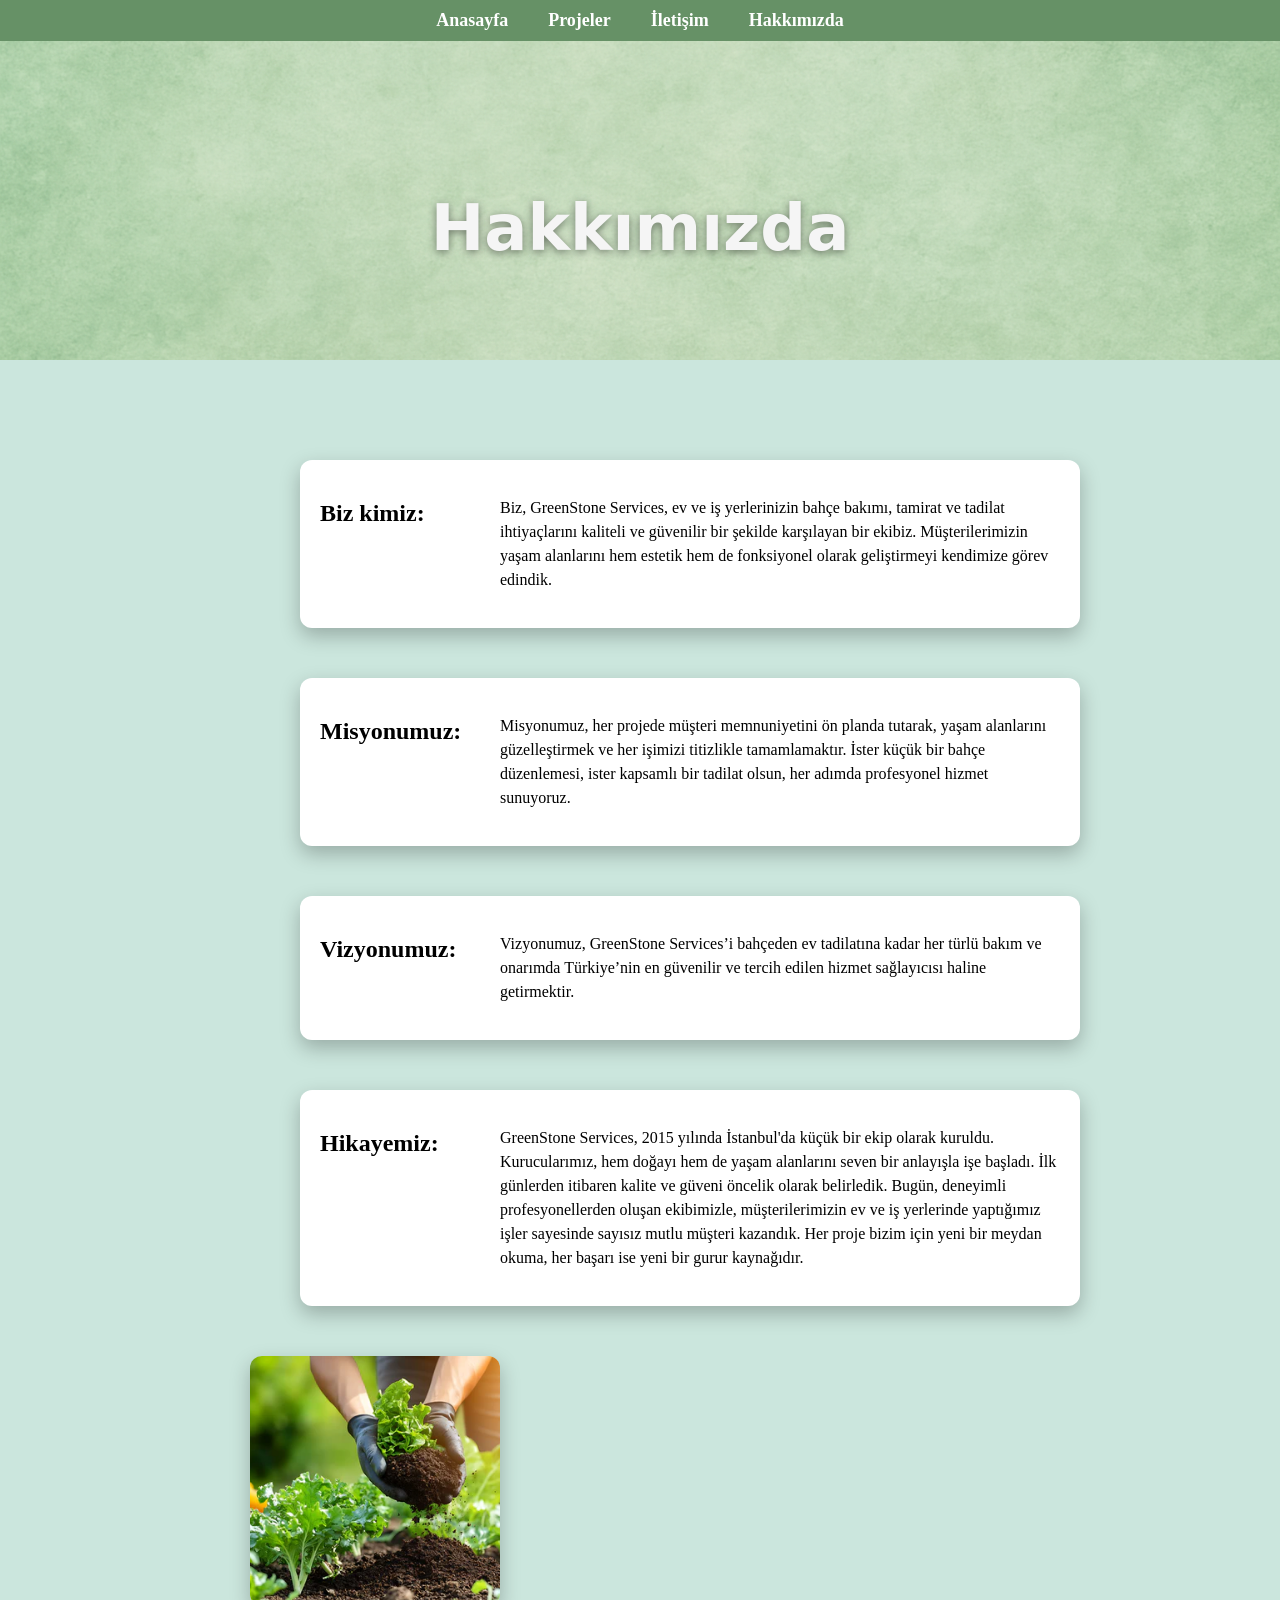
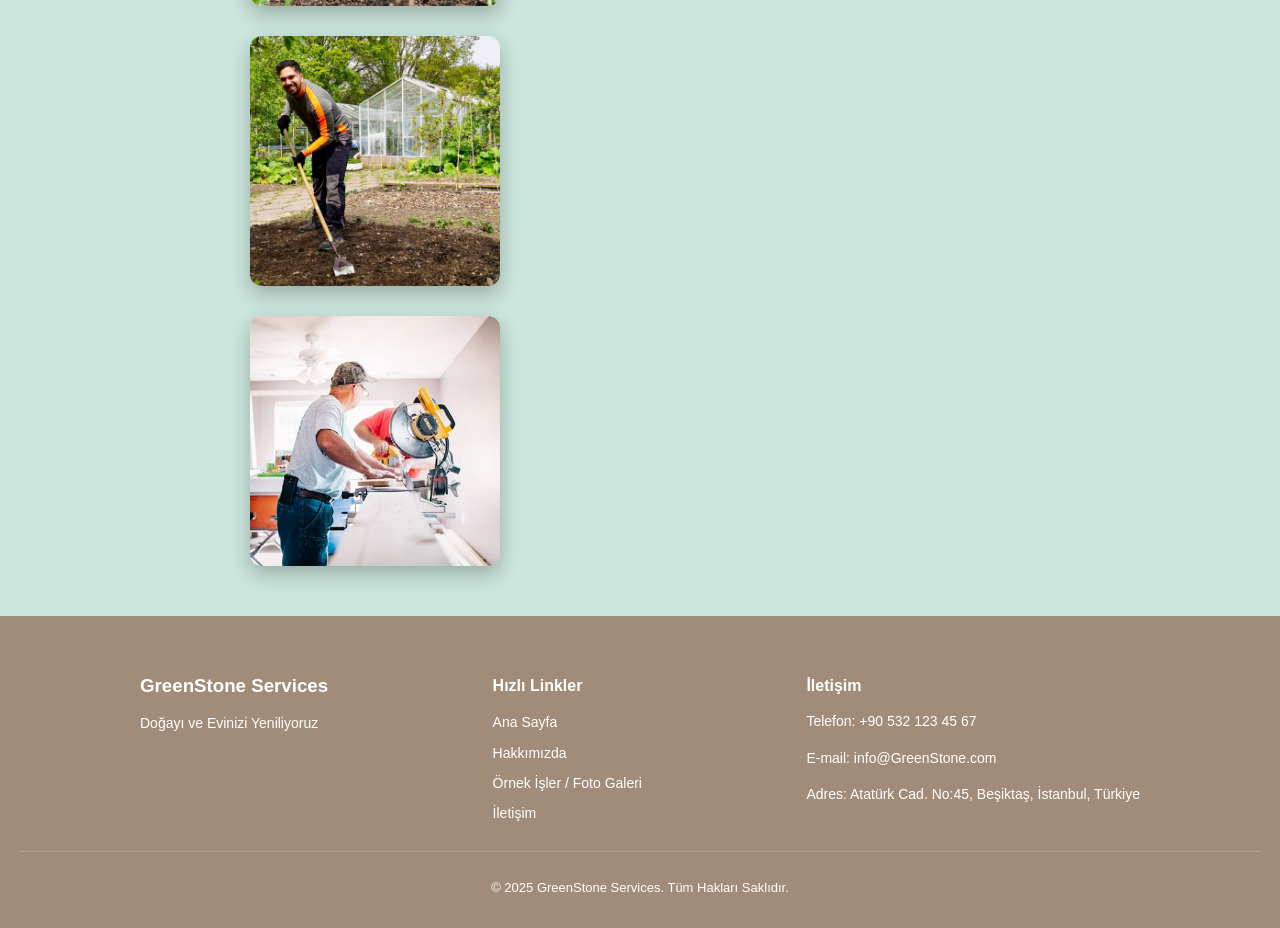
==== Bahcivanlik_Sitesi/index/hakkimizda.html @ 8e009f16 "Site Versiyon 2" ====
<!DOCTYPE html>
<html lang="en">
<head>
    <meta charset="UTF-8">
    <meta name="viewport" content="width=device-width, initial-scale=1.0">
    <title>Document</title>
    <link rel="stylesheet" href="assets/navigator_bar.css">
    <style>
        .vucut{
            margin: 0;
            padding: 0;
            width: 100%;
            height: auto;
            background-color: rgb(203, 230, 221);
            
        }

        .hero3 {
        width: 100%;
        height: 40vh; 
        background-image: url(images/Giris\,AI.png);
        background-repeat: no-repeat;
        background-size: cover;        
        background-position: center;   
        margin: 0;
        padding: 0;
    }

    .hero3 p{
        font-family: system-ui, -apple-system, "Segoe UI", Roboto, "Helvetica Neue", Arial;
        font-size: 64px;
        font-weight: bold;
        text-align: center;
        margin-top: 150px;
        color: whitesmoke;
        text-shadow: 0 2px 8px rgba(0, 0, 0, 0.45);
    }

    .sutunlar{
        display:flex;
        justify-content: space-between;
        flex-wrap: wrap;
        margin: 50px 150px 50px 250px;

    }

    .resimler_hakkimiz {
        display: flex;
        justify-content: center; /* resimleri ortala */
        align-items: flex-start;
        flex-direction: column;
        gap: 30px;
        

    }
    .resimler_img {
        display: flex;
        

    }
    .resimler_img img{
        border-radius: 12px;
        object-fit: cover;
        width: 250px;
        height: 250px;
        box-shadow: 0 8px 20px rgba(0,0,0,0.25);
        transition: 0.3s;
       
    }
    .resimler_img img:hover{
        transform:scale(1.03);
    }

    .hakkimizda_container {
    display: flex;
    flex-direction: column; /* container genel olarak üst üste */
    gap: 50px;
    padding: 50px;
    
    }

    .nedenler {
        display: flex;
        flex-direction: row; /* başlık ve paragraf yan yana */
        align-items: flex-start; /* dikey hizalama */
        gap: 30px; /* başlık ve metin arasındaki boşluk */
        max-width: 900px;
        padding: 20px; /* toplam genişlik sınırı */
        background-color: white;
        border-radius: 12px;
        box-shadow: 0 8px 20px rgba(0,0,0,0.25);
        transition: 0.3s;
        
    }
    .nedenler:hover{
        transform: scale(1.02);
    }

    .nedenler h2 {
        font-size: 24px;
        font-weight: bold;
        min-width: 150px; /* başlığın genişliği sabit */
    }

    .nedenler p {
        font-size: 16px;
        line-height: 1.5;
    }

    .site-footer {
            background-color: rgb(160, 140, 120); /* Açık kahve/gri ton */
            color: #fff;
            padding: 40px 20px 20px 20px;
            font-family: Arial, sans-serif;
        }

        .footer-container {
            display: flex;
            justify-content: space-between;
            flex-wrap: wrap;
            gap: 30px;
            max-width: 1000px;
            margin: 0 auto;
        }

        .footer-col h3, .footer-col h4 {
            margin-bottom: 15px;
        }
        .footer-col p, .footer-col li a {
            color: #fff;
            font-size: 14px;
            line-height: 1.6;
            text-decoration: none;
        }
        .footer-col ul {
            list-style: none;
            padding: 0;
        }
        .footer-col ul li {
            margin-bottom: 8px;
        }

        .footer-col ul li a:hover {
            color: rgb(34, 139, 34); /* Yeşil hover */
            transition: 0.3s;
        }

        .footer-bottom {
            text-align: center;
            margin-top: 10px;
            font-size: 13px;
            border-top: 1px solid rgba(255,255,255,0.2);
            padding-top: 15px;
        }
        


    
        @media (max-width: 768px) {
            .footer-container {
                flex-direction: column;
                align-items: center;
                text-align: center;
            }
        }

        @media (max-width: 768px) {
            .ana_menu {
                flex-direction: column;
                gap: 20px;
                padding: 20px;
            }
            .kutu_container {
                flex-direction: column;
                align-items: center;
            }
        }
    </style>
    
</head>
<body class="vucut">
    <div class="hero3">
        <header class="hero2">
            <div class="ana_menu_div">
                <nav class="ana_menu">
                    <a href="index.html" class="ana_menu_linkler"> Anasayfa</a>
                    <a href="urunler.html" class="ana_menu_linkler"> Projeler</a>
                    <a href="siparis.html" class="ana_menu_linkler"> İletişim</a>
                    <a href="hakkimizda.html" class="ana_menu_linkler"> Hakkımızda</a>
                </nav>
            </div>
        </header>
        <p>Hakkımızda</p>
    </div>
    <div class="sutunlar">
        <div class="hakkimizda_container">
            <div class="nedenler">
                <h2>Biz kimiz:</h2>
                <p>Biz, GreenStone Services, ev ve iş yerlerinizin bahçe bakımı, tamirat ve tadilat ihtiyaçlarını kaliteli 
                    ve güvenilir bir şekilde karşılayan bir ekibiz. Müşterilerimizin yaşam alanlarını hem estetik hem de fonksiyonel olarak geliştirmeyi kendimize görev edindik.</p>
            </div>
            <div class="nedenler">
                <h2>Misyonumuz:</h2>
                <p>Misyonumuz, her projede müşteri memnuniyetini ön planda tutarak, yaşam alanlarını güzelleştirmek ve 
                    her işimizi titizlikle tamamlamaktır. İster küçük bir bahçe düzenlemesi, ister kapsamlı bir tadilat olsun, her adımda profesyonel hizmet sunuyoruz.</p>
            </div>
            <div class="nedenler">
                <h2>Vizyonumuz:</h2>
                <p>Vizyonumuz, GreenStone Services’i bahçeden ev tadilatına kadar her türlü bakım ve onarımda Türkiye’nin
                    en güvenilir ve tercih edilen hizmet sağlayıcısı haline getirmektir.</p>
            </div>

            <div class="nedenler">
                <h2>Hikayemiz:</h2>
                <p>GreenStone Services, 2015 yılında İstanbul'da küçük bir ekip olarak kuruldu. Kurucularımız, hem doğayı hem de yaşam
                    alanlarını seven bir anlayışla işe başladı. İlk günlerden itibaren kalite ve güveni öncelik olarak belirledik.
                    Bugün, deneyimli profesyonellerden oluşan ekibimizle, müşterilerimizin ev ve iş yerlerinde yaptığımız işler sayesinde sayısız
                    mutlu müşteri kazandık. Her proje bizim için yeni bir meydan okuma, her başarı ise yeni bir gurur kaynağıdır.</p>
            </div>
            
        </div>

        <div class="resimler_hakkimiz">
            <div class="resimler_img">
                <img src="images/hakkimizda_1.jpg" alt="">
            </div>
            <div class="resimler_img">
                <img src="images/Hakkimizda_2.jpg" alt="">
            </div>
            <div class="resimler_img">
                <img src="images/Hakkimizda_3.jpg" alt="">
            </div>
            
        </div>
    </div>
    <footer class="site-footer">
    <div class="footer-container">

        <div class="footer-col">
            <h3>GreenStone Services</h3>
            <p>Doğayı ve Evinizi Yeniliyoruz</p>
        </div>

        <div class="footer-col">
            <h4>Hızlı Linkler</h4>
            <ul>
                <li><a href="index.html">Ana Sayfa</a></li>
                <li><a href="hakkimizda.html">Hakkımızda</a></li>
                <li><a href="#">Örnek İşler / Foto Galeri</a></li>
                <li><a href="#">İletişim</a></li>
            </ul>
        </div>

        <div class="footer-col">
            <h4>İletişim</h4>
            <p>Telefon: +90 532 123 45 67</p>
            <p>E-mail: info@GreenStone.com</p>
            <p>Adres: Atatürk Cad. No:45, Beşiktaş, İstanbul, Türkiye</p>
        </div>

    </div>

    <div class="footer-bottom">
        <p>© 2025 GreenStone Services. Tüm Hakları Saklıdır.</p>
    </div>
</footer>
</body>
</html>
---- Bahcivanlik_Sitesi/index/assets/navigator_bar.css ----
.hero2{
               
                background-color: rgb(102, 145, 102);
                width: 100%;
                background-size: cover;
                background-position: center;
                background-repeat: no-repeat;
        }
        .ana_menu_div {
        max-width: 1200px;  /* içerik genişliği */
        margin: 0 auto;     /* ortala */
        padding: 10px 0;    /* üst-alt boşluk */
        display: flex;
        justify-content: center;
        }

        .ana_menu {
        display: flex;
        gap: 40px;
        background: none;   /* tablo kutu arka planını kaldırdık */
        border: none;
        }

        .ana_menu_linkler {
        color: white;
        text-decoration: none;
        font-weight: bold;
        font-size: 18px;
        display: flex;
        align-items: center;
        gap: 8px;
        transition: color 0.3s;
        }

        .ana_menu_linkler:hover {
        color: green;
        }
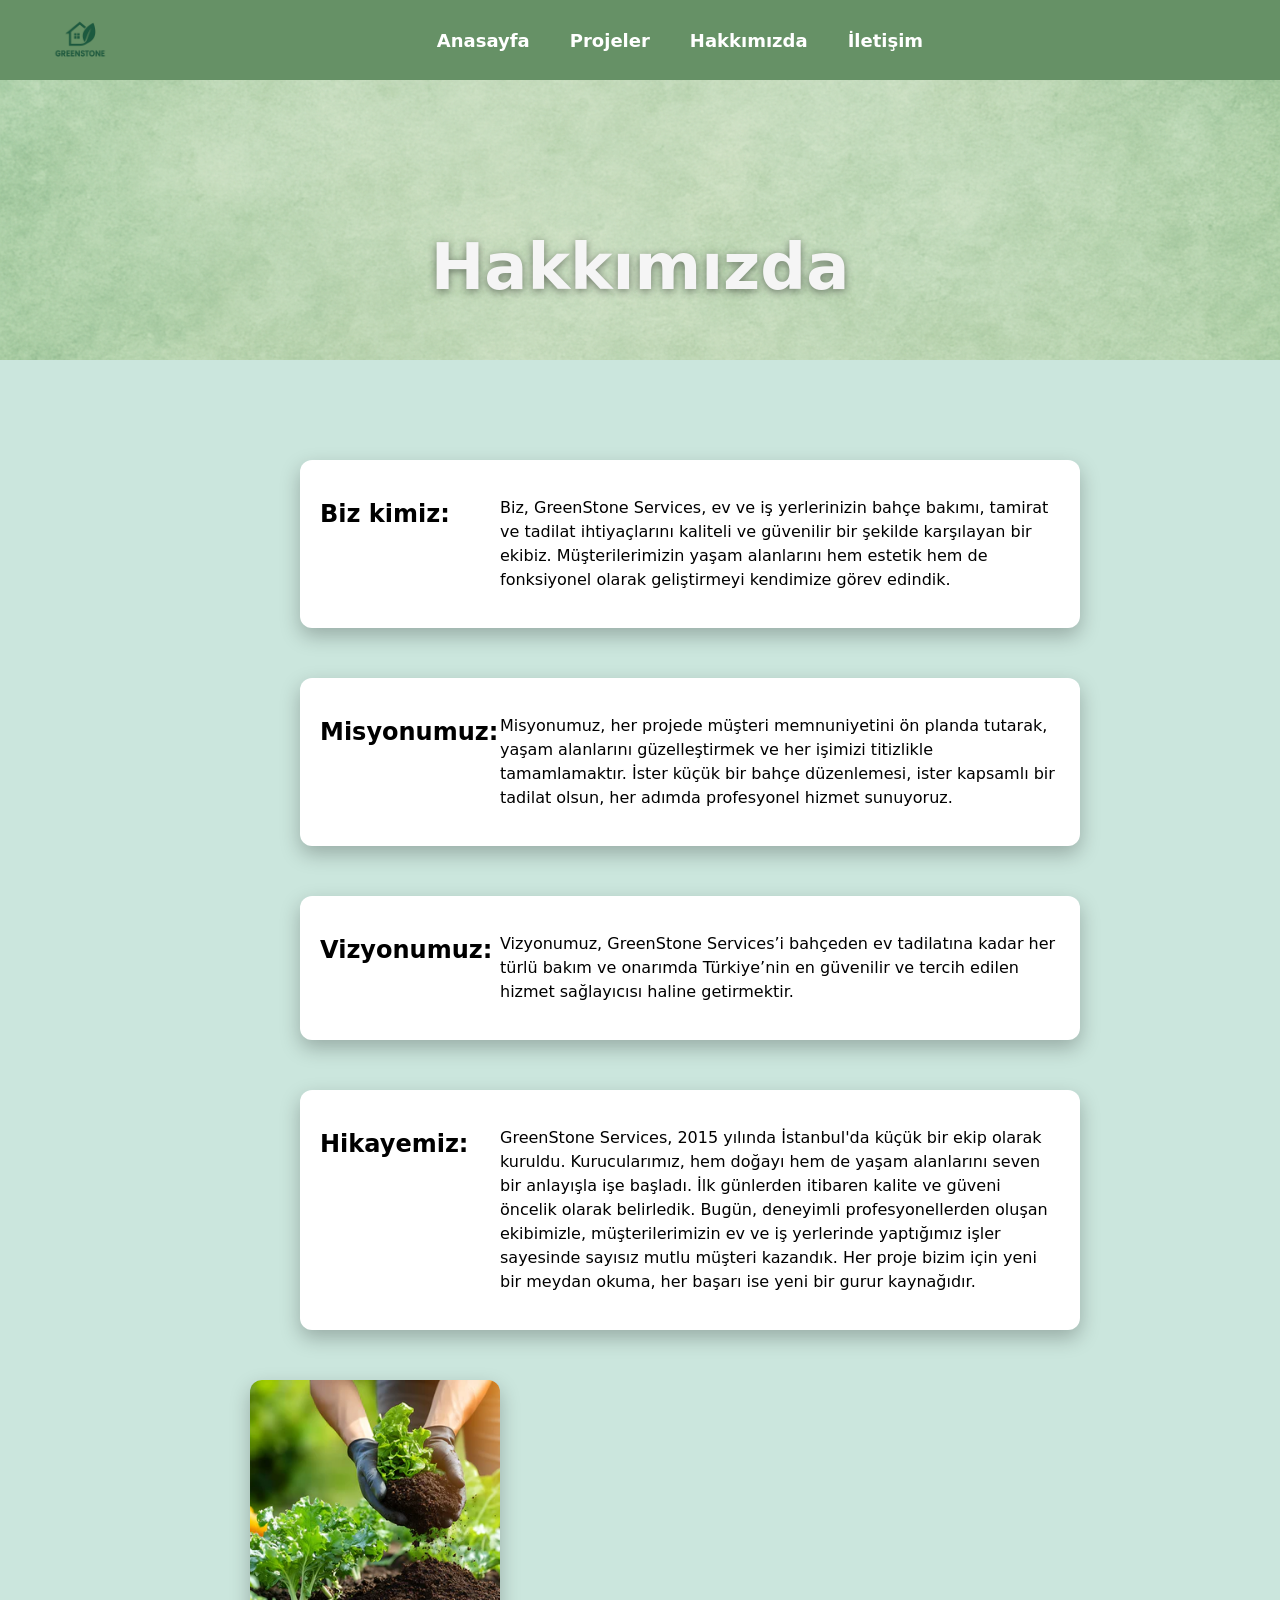
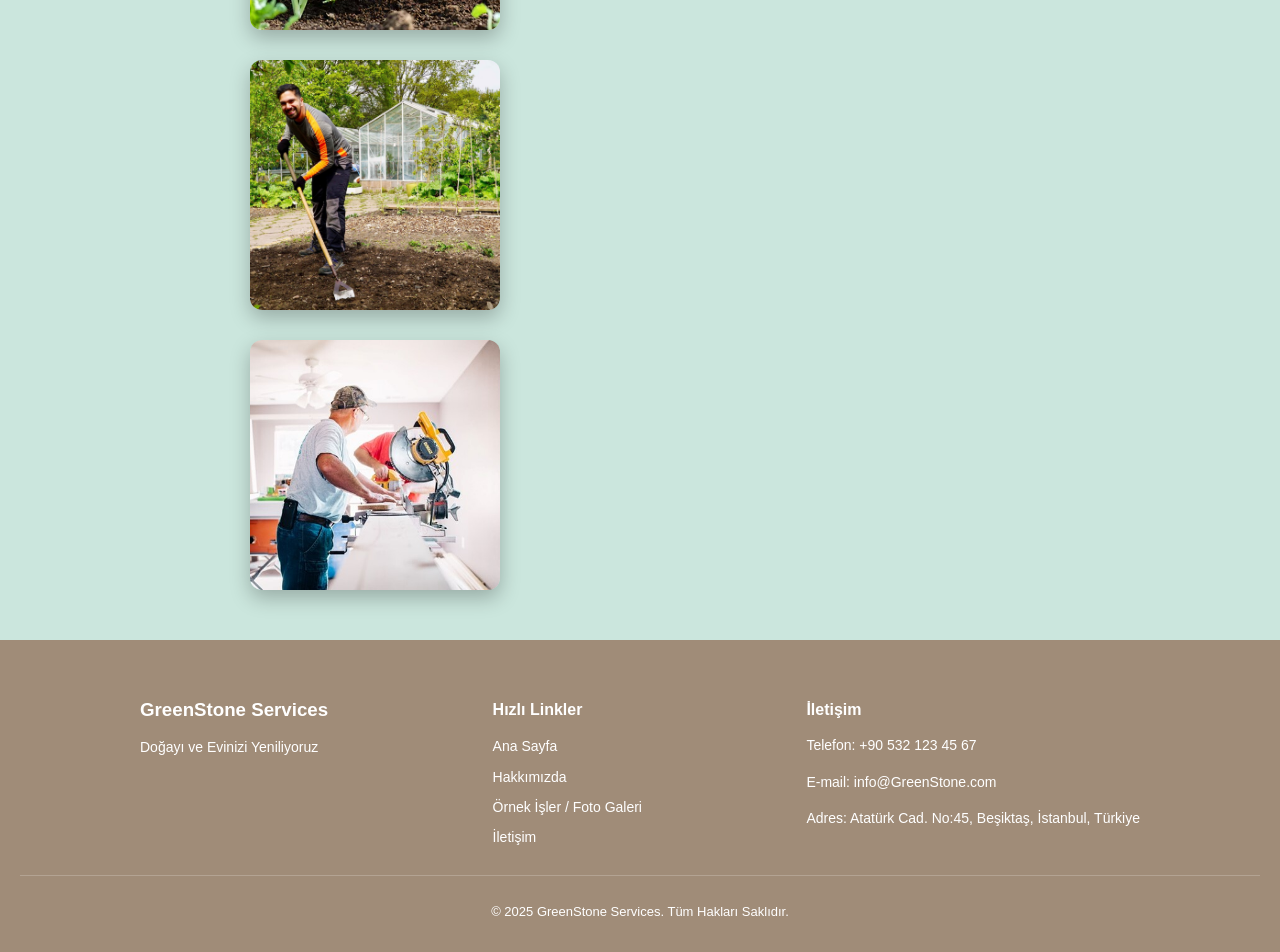
==== commit c84f9229: "Site Versiyon_3" ====
--- a/Bahcivanlik_Sitesi/index/hakkimizda.html
+++ b/Bahcivanlik_Sitesi/index/hakkimizda.html
@@ -5,6 +5,7 @@
     <meta name="viewport" content="width=device-width, initial-scale=1.0">
     <title>Document</title>
     <link rel="stylesheet" href="assets/navigator_bar.css">
+    <link rel="stylesheet" href="assets/footer.css">
     <style>
         .vucut{
             margin: 0;
@@ -12,6 +13,7 @@
             width: 100%;
             height: auto;
             background-color: rgb(203, 230, 221);
+            font-family: 'Inter', system-ui, -apple-system, "Segoe UI", Roboto, "Helvetica Neue", Arial, sans-serif;
             
         }
 
@@ -107,62 +109,6 @@
         line-height: 1.5;
     }
 
-    .site-footer {
-            background-color: rgb(160, 140, 120); /* Açık kahve/gri ton */
-            color: #fff;
-            padding: 40px 20px 20px 20px;
-            font-family: Arial, sans-serif;
-        }
-
-        .footer-container {
-            display: flex;
-            justify-content: space-between;
-            flex-wrap: wrap;
-            gap: 30px;
-            max-width: 1000px;
-            margin: 0 auto;
-        }
-
-        .footer-col h3, .footer-col h4 {
-            margin-bottom: 15px;
-        }
-        .footer-col p, .footer-col li a {
-            color: #fff;
-            font-size: 14px;
-            line-height: 1.6;
-            text-decoration: none;
-        }
-        .footer-col ul {
-            list-style: none;
-            padding: 0;
-        }
-        .footer-col ul li {
-            margin-bottom: 8px;
-        }
-
-        .footer-col ul li a:hover {
-            color: rgb(34, 139, 34); /* Yeşil hover */
-            transition: 0.3s;
-        }
-
-        .footer-bottom {
-            text-align: center;
-            margin-top: 10px;
-            font-size: 13px;
-            border-top: 1px solid rgba(255,255,255,0.2);
-            padding-top: 15px;
-        }
-        
-
-
-    
-        @media (max-width: 768px) {
-            .footer-container {
-                flex-direction: column;
-                align-items: center;
-                text-align: center;
-            }
-        }
 
         @media (max-width: 768px) {
             .ana_menu {
@@ -179,19 +125,29 @@
     
 </head>
 <body class="vucut">
+
     <div class="hero3">
         <header class="hero2">
-            <div class="ana_menu_div">
-                <nav class="ana_menu">
-                    <a href="index.html" class="ana_menu_linkler"> Anasayfa</a>
-                    <a href="urunler.html" class="ana_menu_linkler"> Projeler</a>
-                    <a href="siparis.html" class="ana_menu_linkler"> İletişim</a>
-                    <a href="hakkimizda.html" class="ana_menu_linkler"> Hakkımızda</a>
-                </nav>
-            </div>
+        <div class="ana_menu_div">
+            
+            <div class="logo_div">
+                <a href="index.html">
+                    <img src="images/logo.png" alt="Site Logosu" class="logo"> 
+                </a>
+            </div>
+            
+            <div class="ana_menu">
+                <a href="index.html" class="ana_menu_linkler"> Anasayfa</a>
+                <a href="projeler.html" class="ana_menu_linkler"> Projeler</a>
+                <a href="hakkimizda.html" class="ana_menu_linkler"> Hakkımızda</a>
+                <a href="iletisim.html" class="ana_menu_linkler"> İletişim</a>
+                </div>
+
+        </div>
         </header>
         <p>Hakkımızda</p>
     </div>
+
     <div class="sutunlar">
         <div class="hakkimizda_container">
             <div class="nedenler">
@@ -246,8 +202,8 @@
             <ul>
                 <li><a href="index.html">Ana Sayfa</a></li>
                 <li><a href="hakkimizda.html">Hakkımızda</a></li>
-                <li><a href="#">Örnek İşler / Foto Galeri</a></li>
-                <li><a href="#">İletişim</a></li>
+                <li><a href="projeler.html">Örnek İşler / Foto Galeri</a></li>
+                <li><a href="iletisim.html">İletişim</a></li>
             </ul>
         </div>
 
--- a/Bahcivanlik_Sitesi/index/assets/navigator_bar.css
+++ b/Bahcivanlik_Sitesi/index/assets/navigator_bar.css
@@ -1,38 +1,59 @@
 
-        .hero2{
-               
-                background-color: rgb(102, 145, 102);
-                width: 100%;
-                background-size: cover;
-                background-position: center;
-                background-repeat: no-repeat;
-        }
-        .ana_menu_div {
-        max-width: 1200px;  /* içerik genişliği */
-        margin: 0 auto;     /* ortala */
-        padding: 10px 0;    /* üst-alt boşluk */
-        display: flex;
-        justify-content: center;
-        }
 
-        .ana_menu {
-        display: flex;
-        gap: 40px;
-        background: none;   /* tablo kutu arka planını kaldırdık */
-        border: none;
-        }
+.hero2 {
+    background-color: rgb(102, 145, 102); 
+    width: 100%;
+}
 
-        .ana_menu_linkler {
-        color: white;
-        text-decoration: none;
-        font-weight: bold;
-        font-size: 18px;
-        display: flex;
-        align-items: center;
-        gap: 8px;
-        transition: color 0.3s;
-        }
 
-        .ana_menu_linkler:hover {
-        color: green;
-        }+.ana_menu_div {
+    max-width: 1200px; 
+    margin: 0 auto; 
+    padding: 10px 20px; 
+    display: flex;
+    justify-content: space-between; 
+    align-items: center; 
+}
+
+.logo{
+        object-fit: contain;
+        width:80px;
+         height: auto;
+}
+
+.logo_div a img {
+    height: 60px; 
+    display: block;
+}
+
+
+.ana_menu {
+    display: flex;
+    gap: 40px;
+    list-style: none;
+    padding: 0;
+    margin: 0;
+    
+    
+   
+    flex: 1; 
+    justify-content: center;
+    /* ------------------------------------------- */
+}
+
+/* Menü Bağlantı Linkleri */
+.ana_menu_linkler {
+    color: white;
+    text-decoration: none;
+    font-weight: bold;
+    font-size: 18px;
+    display: flex;
+    align-items: center;
+    gap: 8px;
+    transition: color 0.3s;
+}
+
+/* Menü Bağlantısı Hover Etkisi */
+.ana_menu_linkler:hover {
+    color: #4CAF50; 
+}
--- a/Bahcivanlik_Sitesi/index/assets/footer.css
+++ b/Bahcivanlik_Sitesi/index/assets/footer.css
@@ -0,0 +1,53 @@
+    .site-footer {
+            background-color: rgb(160, 140, 120); /* Açık kahve/gri ton */
+            color: #fff;
+            padding: 40px 20px 20px 20px;
+            font-family: Arial, sans-serif;
+        }
+
+        .footer-container {
+            display: flex;
+            justify-content: space-between;
+            flex-wrap: wrap;
+            gap: 30px;
+            max-width: 1000px;
+            margin: 0 auto;
+        }
+
+        .footer-col h3, .footer-col h4 {
+            margin-bottom: 15px;
+        }
+        .footer-col p, .footer-col li a {
+            color: #fff;
+            font-size: 14px;
+            line-height: 1.6;
+            text-decoration: none;
+        }
+        .footer-col ul {
+            list-style: none;
+            padding: 0;
+        }
+        .footer-col ul li {
+            margin-bottom: 8px;
+        }
+
+        .footer-col ul li a:hover {
+            color: rgb(34, 139, 34); /* Yeşil hover */
+            transition: 0.3s;
+        }
+
+        .footer-bottom {
+            text-align: center;
+            margin-top: 10px;
+            font-size: 13px;
+            border-top: 1px solid rgba(255,255,255,0.2);
+            padding-top: 15px;
+        }
+
+        @media (max-width: 768px) {
+            .footer-container {
+                flex-direction: column;
+                align-items: center;
+                text-align: center;
+            }
+        }
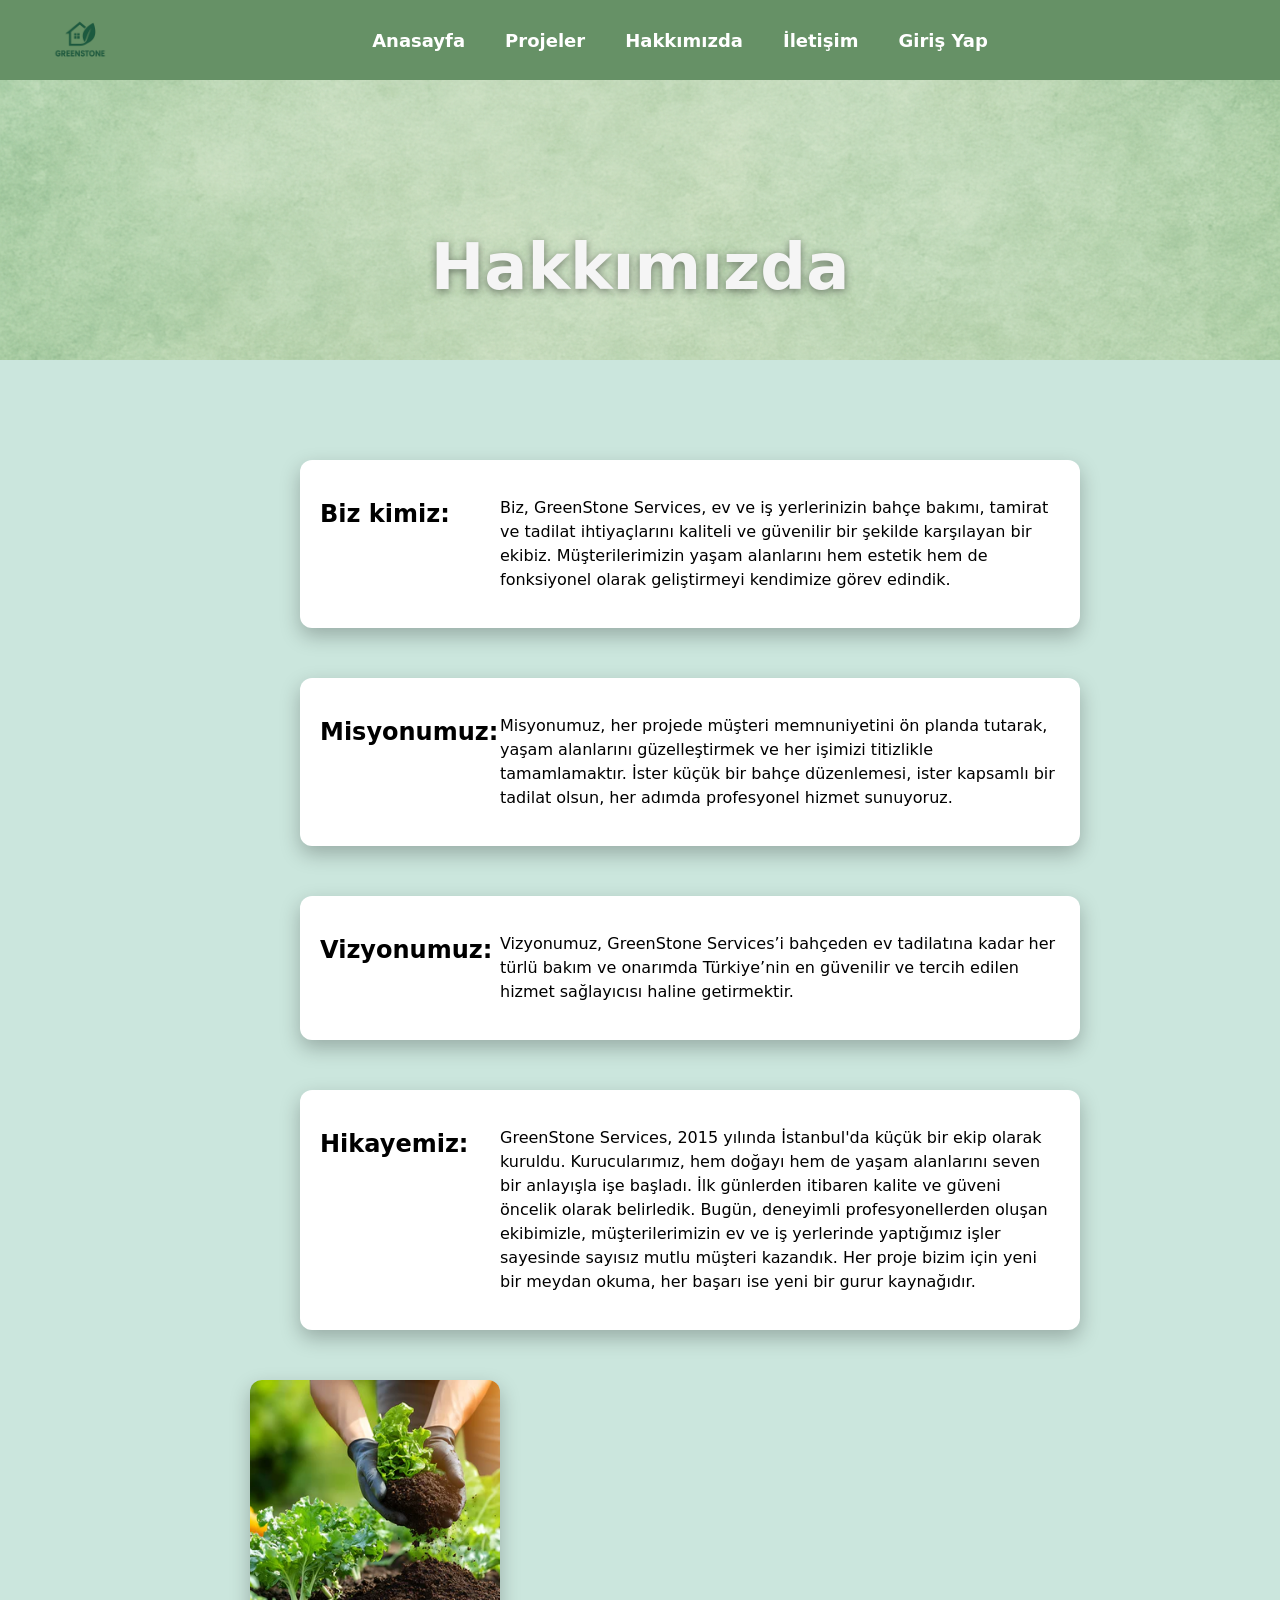
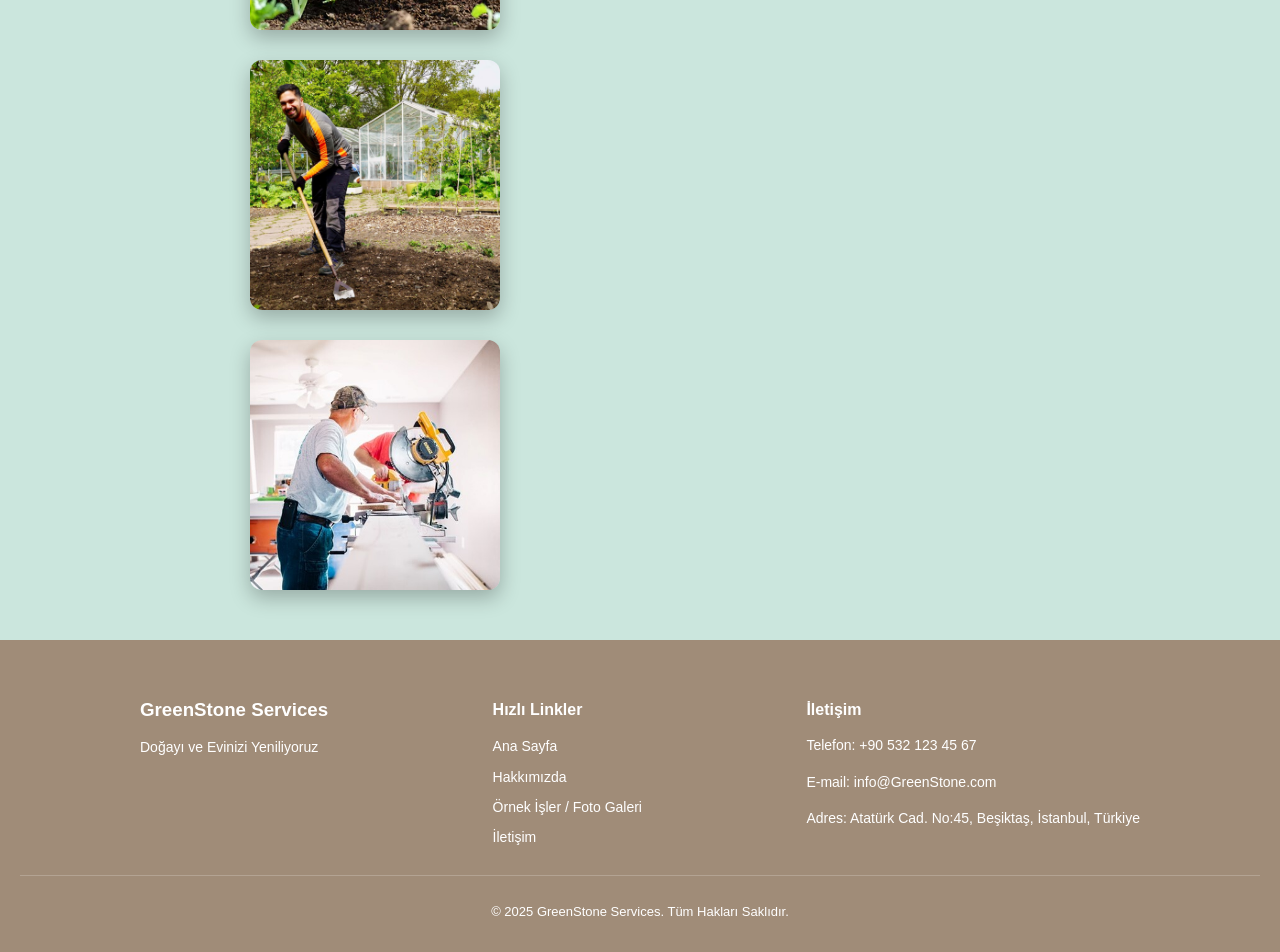
==== commit 49649b5b: "2. kontrolden sonraki son hal" ====
--- a/Bahcivanlik_Sitesi/index/hakkimizda.html
+++ b/Bahcivanlik_Sitesi/index/hakkimizda.html
@@ -3,9 +3,10 @@
 <head>
     <meta charset="UTF-8">
     <meta name="viewport" content="width=device-width, initial-scale=1.0">
-    <title>Document</title>
+    <title>GreenStone Services</title>
     <link rel="stylesheet" href="assets/navigator_bar.css">
     <link rel="stylesheet" href="assets/footer.css">
+    <link rel="icon" href="images/logo.png" type="image/png">
     <style>
         .vucut{
             margin: 0;
@@ -128,6 +129,7 @@
 
     <div class="hero3">
         <header class="hero2">
+        
         <div class="ana_menu_div">
             
             <div class="logo_div">
@@ -140,12 +142,22 @@
                 <a href="index.html" class="ana_menu_linkler"> Anasayfa</a>
                 <a href="projeler.html" class="ana_menu_linkler"> Projeler</a>
                 <a href="hakkimizda.html" class="ana_menu_linkler"> Hakkımızda</a>
-                <a href="iletisim.html" class="ana_menu_linkler"> İletişim</a>
+
+                <div class="dropdown">
+                    <a href="iletisim.html" class="ana_menu_linkler"> İletişim</a>
+                
+                <div class="dropdown-menu">
+                    <a href="iletisim.html#calisma">çalışma saatleri</a>
+                    <a href="iletisim.html#sorular">sıkça sorulan sorular</a>
+                    <a href="iletisim.html#konumumuz">Konumumuz</a>
+                    <a href="iletisim.html#bize_ulas">Bize Ulaşın</a>
+                 </div>
                 </div>
-
-        </div>
-        </header>
-        <p>Hakkımızda</p>
+                <a href="Uye_giris.html" class="ana_menu_linkler"> Giriş Yap</a>
+        </div>
+    </div>
+    </header>
+        <p id="bize_ulas">Hakkımızda</p>
     </div>
 
     <div class="sutunlar">
--- a/Bahcivanlik_Sitesi/index/assets/navigator_bar.css
+++ b/Bahcivanlik_Sitesi/index/assets/navigator_bar.css
@@ -57,3 +57,40 @@
 .ana_menu_linkler:hover {
     color: #4CAF50; 
 }
+
+.dropdown{
+    position: relative;
+}
+
+.dropdown-menu{
+    position: absolute;
+    top: 100%;
+    left: 0;
+    background-color: rgb(102, 145, 102);
+    min-width: 160px;
+    padding: 10px 0; 
+
+    display: flex;
+    flex-direction: column;
+
+    opacity: 0;
+    visibility: hidden;
+    transform: translateY(10px);
+    transition: 0.3s ease;
+}
+
+.dropdown:hover .dropdown-menu {
+    opacity: 1;
+    visibility: visible;
+    transform: translateY(0);
+}
+
+.dropdown-menu a {
+    padding: 8px 15px;
+    color: white;
+    text-decoration: none;
+}
+
+.dropdown-menu a:hover {
+    background-color: rgb(34, 139, 34);
+}
